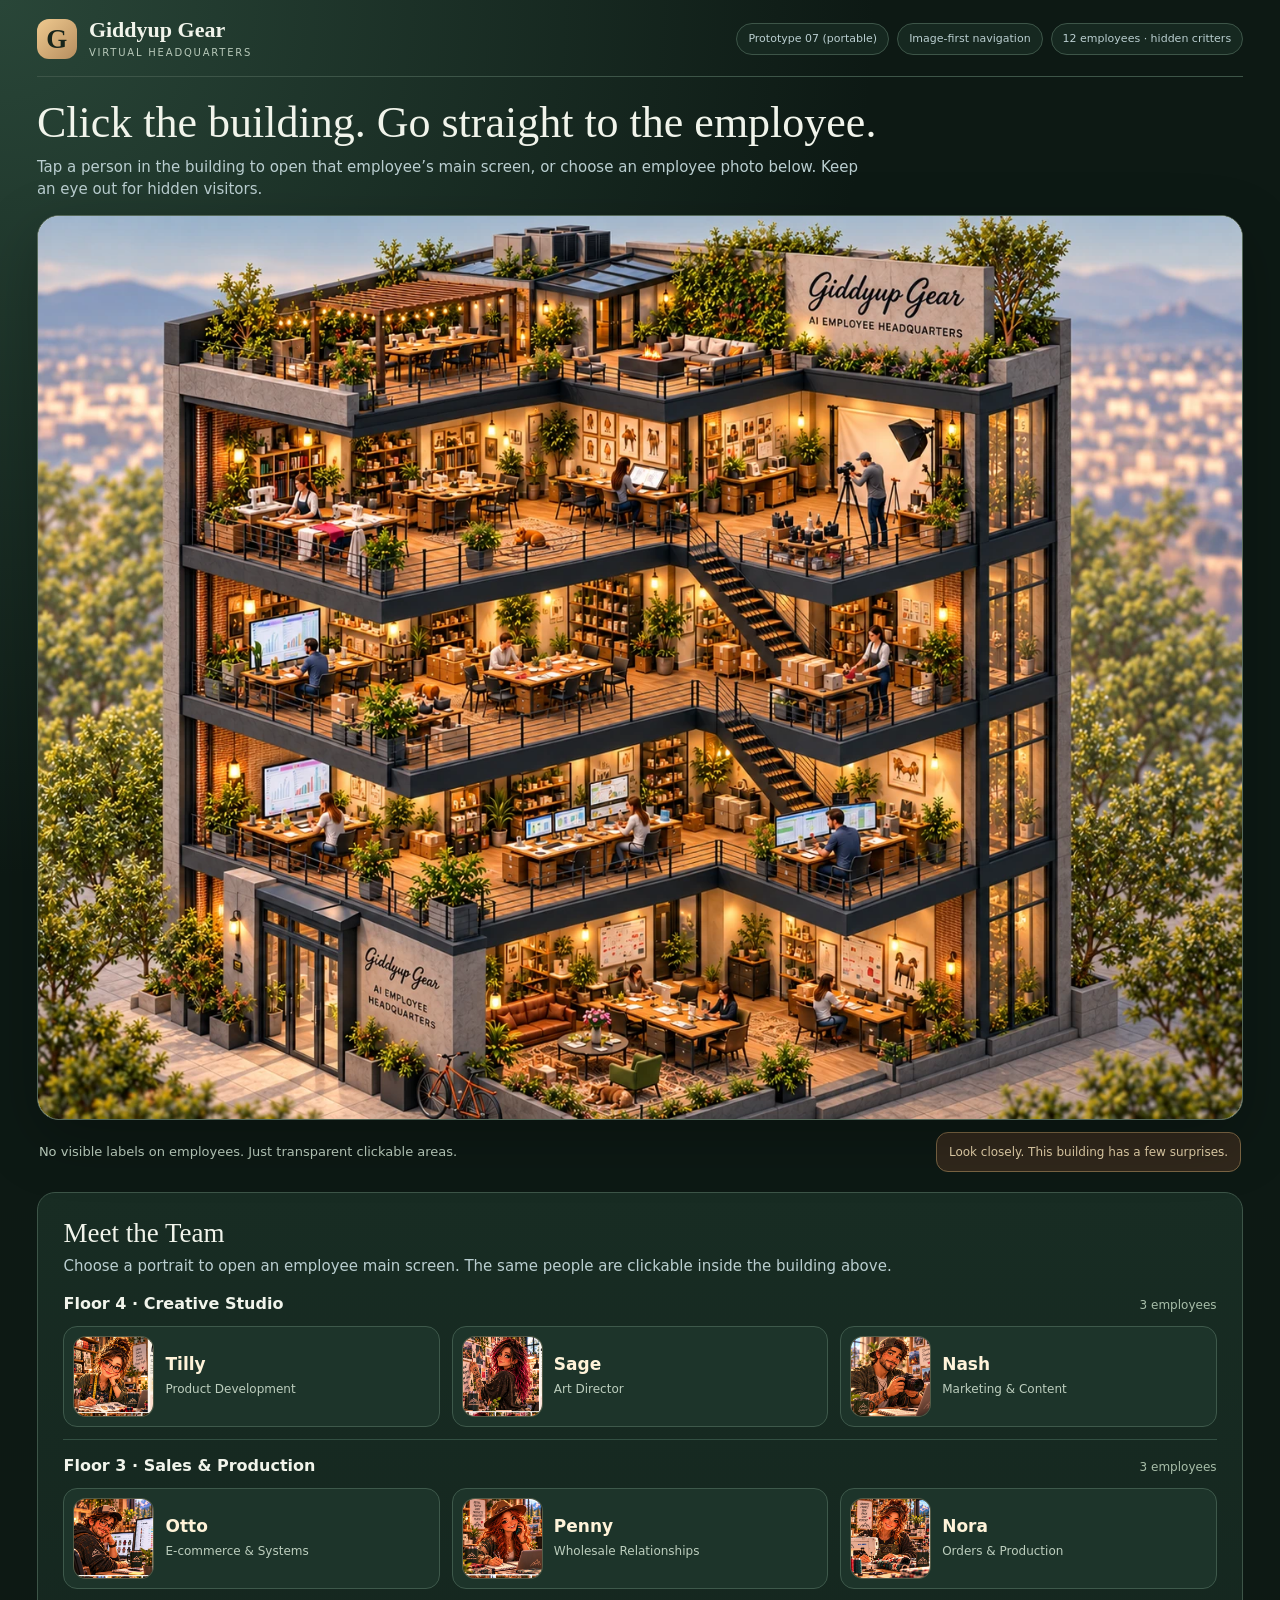
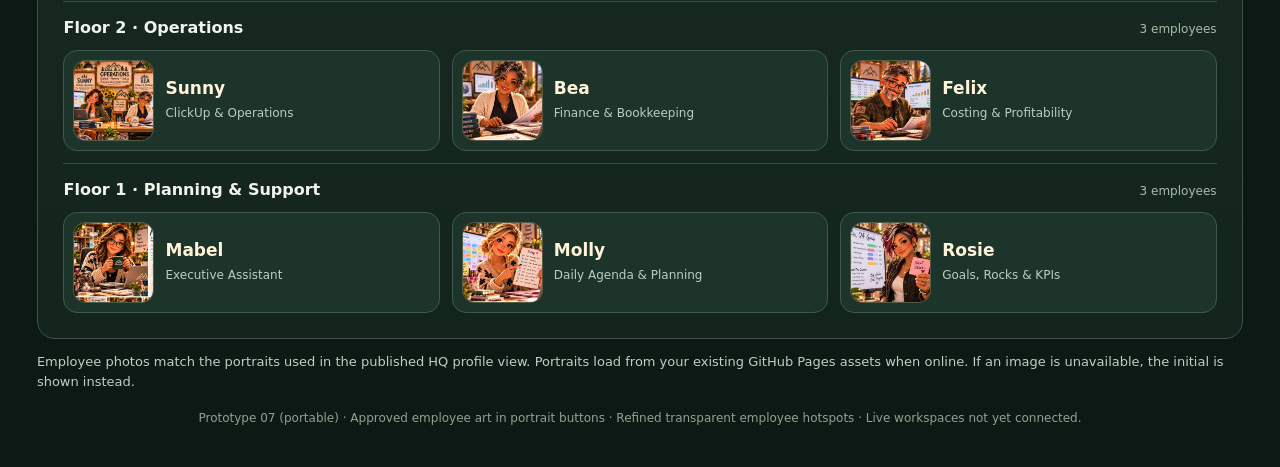
==== preview/v07/index.html @ 2f0a5df7 "Prototype 07 mobile: add enlarged floor-by-floor building viewport with matching employee hotspots" ====
<!DOCTYPE html>

<html lang="en"><head><meta charset="utf-8"/><meta content="width=device-width,initial-scale=1" name="viewport"/><meta content="#0d1914" name="theme-color"/><title>Giddyup Gear Virtual HQ · Portable Prototype 07</title><style>
:root{color-scheme:dark;--bg:#0d1914;--card:#15261f;--panel:#1a2f26;--border:#3d5548;--text:#f1f4eb;--muted:#baced0;--gold:#e6c08b;--focus:#ffe0a7}
*{box-sizing:border-box}html{scroll-behavior:smooth}body{margin:0;background:radial-gradient(circle at top left,#294638,transparent 36%),var(--bg);color:var(--text);font:15px/1.5 system-ui,-apple-system,Segoe UI,sans-serif}a{color:inherit}.wrap{max-width:1260px;margin:auto;padding:18px clamp(14px,2.1vw,28px) 40px}.mast{display:flex;justify-content:space-between;align-items:center;gap:12px;flex-wrap:wrap;padding-bottom:16px;border-bottom:1px solid var(--border)}.brand{display:flex;align-items:center;gap:12px}.monogram{width:40px;height:40px;border-radius:12px;background:linear-gradient(135deg,#efc98f,#b68e5f);display:grid;place-items:center;color:#18251b;font:700 27px Georgia,serif}.brand strong{display:block;font:600 22px/1.1 Georgia,serif}.brand small{display:block;color:#b8c9ba;letter-spacing:.18em;text-transform:uppercase;font-size:10px;margin-top:3px}.meta{display:flex;gap:8px;flex-wrap:wrap}.pill{display:inline-block;padding:7px 11px;border-radius:999px;background:#162820;border:1px solid var(--border);color:var(--muted);font-size:11px}.intro{margin:22px 0 14px}.intro h1{font:normal clamp(28px,3.6vw,44px)/1.1 Georgia,serif;margin:0 0 8px}.intro p{margin:0;color:var(--muted);max-width:840px}.building-shell{background:#e6e0d8;border:1px solid #55695a;border-radius:22px;overflow:hidden;position:relative;box-shadow:0 20px 60px rgba(0,0,0,.25)}.building-img{display:block;width:100%;height:auto}.hotspot{position:absolute;left:var(--x);top:var(--y);transform:translate(-50%,-50%);border-radius:16px;outline:none;-webkit-tap-highlight-color:#f3d69366}.employee-hotspot{width:clamp(52px,5.5vw,76px);height:clamp(52px,5vw,70px);}.critter-hotspot{width:34px;height:34px;border-radius:999px}.hotspot:focus-visible,.hotspot:hover{box-shadow:0 0 0 3px rgba(255,226,173,.9),0 0 0 7px rgba(255,226,173,.18);background:rgba(255,241,197,.10)}.explain{display:flex;gap:10px;flex-wrap:wrap;align-items:center;justify-content:space-between;margin:12px 2px 0}.note{font-size:13px;color:#bed0c0}.buttons-card{margin-top:20px;background:linear-gradient(180deg,#182c23,#13241d);border:1px solid var(--border);border-radius:18px;padding:18px}.buttons-card h2{margin:0 0 6px;font:normal 27px Georgia,serif}.buttons-card p{margin:0 0 14px;color:var(--muted)}.button-group{padding-top:14px;border-top:1px solid #335043;margin-top:12px}.button-group:first-of-type{padding-top:0;border-top:0;margin-top:0}.button-group h3{display:flex;justify-content:space-between;gap:12px;align-items:baseline;margin:0 0 10px;font-size:16px}.button-group h3 span{color:#a8bea9;font-size:12px;font-weight:500}.button-grid{display:grid;grid-template-columns:repeat(3,minmax(0,1fr));gap:10px}.employee-button{display:block;min-height:68px;padding:12px 13px;border-radius:14px;border:1px solid #3e594b;text-decoration:none;background:#1b3026}.employee-button:hover,.employee-button:focus-visible{background:#294033;border-color:#d4b179;outline:none}.employee-button strong{display:block;font-size:15px}.employee-button small{display:block;color:#bfd2bf;margin-top:4px;font-size:12px}.footer{text-align:center;color:#8fa392;font-size:12px;margin-top:18px}.game-note{font-size:12px;color:#e7d4ac;background:#31281c;border:1px solid #7b6544;border-radius:12px;padding:10px 12px}
@media(max-width:900px){.button-grid{grid-template-columns:repeat(2,minmax(0,1fr))}.wrap{padding:14px 12px 28px}}
@media(max-width:560px){.button-grid{grid-template-columns:1fr}.employee-hotspot{width:52px;height:52px}.intro h1{font-size:30px}.brand strong{font-size:19px}.monogram{width:36px;height:36px;font-size:23px}.game-note{font-size:11px}}
</style><style>
/* Prototype 07 (portable): photo-led employee cards and refined transparent touch zones */
.buttons-card{padding:clamp(15px,2vw,26px)}
.button-grid{gap:12px}
.employee-button.employee-portrait-button{display:flex;align-items:center;gap:12px;min-height:100px;padding:10px;text-align:left;background:#1d342a;transition:transform .12s ease,background .12s ease}
.employee-button.employee-portrait-button:hover{transform:translateY(-1px);background:#294436}
.employee-photo{height:79px;width:79px;border-radius:12px;flex:0 0 79px;background-position:center;background-size:cover;background-repeat:no-repeat;background-color:#385143;overflow:hidden;box-shadow:0 0 0 1px #d4b8894a}
.employee-photo img{height:100%;width:100%;object-fit:cover;object-position:center 28%;display:block}
.employee-copy{min-width:0;flex:1}
.employee-copy strong{font-size:17px;line-height:1.15;color:#fff3d9}
.employee-copy small{font-size:12px;line-height:1.35;margin-top:6px;color:#bdcebe}
.employee-hotspot{width:clamp(34px,4.3%,64px);height:clamp(38px,5.1%,69px);z-index:4}
.employee-hotspot.narrow-hotspot{width:clamp(24px,3.6%,50px);height:clamp(32px,5.0%,60px)}
.critter-hotspot{z-index:3}
.hotspot{touch-action:manipulation}
.hotspot:focus-visible{outline:3px solid #fff1ca;outline-offset:1px}
/* Debug only: ?hotspots=1 shows hotspots for coordinate inspection. Normally invisible. */
.debug-targets .employee-hotspot{border:2px solid #2a9bd9;background:#54a8d956}
.debug-targets .critter-hotspot{border:2px solid #cb9647;background:#ffe07a65}
@media(max-width:580px){.button-grid{grid-template-columns:repeat(2,minmax(0,1fr))}.employee-button.employee-portrait-button{flex-direction:column;align-items:flex-start;min-height:166px;padding:9px;gap:8px}.employee-photo{width:100%;height:100px;flex:none;border-radius:10px}.employee-copy strong{font-size:14px}.employee-copy small{font-size:11px;line-height:1.2;margin-top:3px}.employee-hotspot{width:clamp(28px,5.3%,44px);height:clamp(31px,6.5%,48px)}.employee-hotspot.narrow-hotspot{width:clamp(23px,3.6%,30px)}.critter-hotspot{width:20px;height:20px}}
@media(max-width:380px){.button-grid{gap:8px}.employee-photo{height:88px}.employee-button.employee-portrait-button{min-height:153px}}
@media(prefers-reduced-motion:reduce){.employee-button.employee-portrait-button{transition:none}}
</style><style id="approved-portrait-correction">
.employee-photo.approved-photo{position:relative;background:none;background-color:#284137;overflow:hidden}
.employee-photo.approved-photo img{position:relative;z-index:1;width:100%;height:100%;display:block;object-fit:cover;object-position:center 28%}
.portrait-initial{position:absolute;inset:0;display:grid;place-items:center;font:700 30px Georgia,serif;color:#edd3ad;background:#344d3d}
/* Sunny's existing approved image is a shared operations-room scene, not an invented solo portrait. */
</style><style id="mobile-floor-navigation-v06">
/* The building remains image-first; this compact floor navigator appears only on mobile. */
.mobile-floor-nav{display:none}
@media(max-width:700px){
  .mobile-floor-nav{display:block;background:linear-gradient(145deg,#213a2c,#172b23);border:1px solid #70816b;border-radius:17px;padding:13px 12px 14px;margin:15px 0;color:#f1f4e9}
  .mfn-header{display:flex;align-items:center;justify-content:space-between;gap:10px;margin-bottom:10px}
  .mfn-eyebrow{text-transform:uppercase;font-size:10px;letter-spacing:.13em;font-weight:800;color:#e7c68b}
  .mfn-heading{font:normal 22px/1.2 Georgia,serif;margin:2px 0 0}
  .mfn-count{font-size:11px;color:#c9d7c9;white-space:nowrap}
  .mfn-controls{display:grid;grid-template-columns:minmax(0,1fr) 62px minmax(0,1fr);align-items:center;gap:9px;margin:10px 0 13px}
  .mfn-step{border:1px solid #9f956d;background:#344c37;color:#f8eacb;min-height:48px;border-radius:11px;font:700 13px system-ui,-apple-system,sans-serif;touch-action:manipulation;padding:9px}
  .mfn-step:disabled{opacity:.37;cursor:default}
  .mfn-step:focus-visible,.mfn-jump:focus-visible,.mobile-floor-card:focus-visible{outline:3px solid #f9d18d;outline-offset:2px}
  .mfn-center{text-align:center;color:#edd3a5;font-size:12px;font-weight:800}
  .mfn-cards{display:grid;grid-template-columns:repeat(3,minmax(0,1fr));gap:8px}
  .mobile-floor-card{display:flex;flex-direction:column;align-items:center;text-align:center;gap:5px;border:1px solid #5b7560;background:#253f31;border-radius:12px;padding:8px 5px 10px;color:inherit;text-decoration:none;min-height:154px;touch-action:manipulation}
  .mobile-floor-card:active{background:#365442}
  .mfn-portrait{height:90px;width:100%;max-width:105px;position:relative;overflow:hidden;border-radius:9px;background:#3c5445}
  .mfn-portrait .mfn-initial{position:absolute;inset:0;display:grid;place-items:center;font:700 33px Georgia,serif;color:#efd6aa}
  .mfn-portrait img{position:relative;z-index:1;width:100%;height:100%;object-fit:cover;object-position:center 28%}
  .mobile-floor-card strong{font-size:13px;line-height:1.2}
  .mobile-floor-card small{font-size:10px;color:#c0cec1;line-height:1.2}
  .mfn-floor-chooser{display:flex;justify-content:center;gap:9px;margin-top:12px}
  .mfn-jump{height:30px;min-width:46px;border-radius:999px;background:#1a3327;color:#f4e9d2;border:1px solid #4f6c54;font-size:11px;font-weight:800;cursor:pointer}
  .mfn-jump[aria-pressed="true"]{background:#e8c58b;color:#1b2c21;border-color:#e8c58b}
  .mfn-footnote{font-size:11px;color:#c2d1c3;margin:9px 1px 0}
}
@media(max-width:360px){.mfn-cards{gap:5px}.mobile-floor-card{padding:7px 3px}.mfn-portrait{height:80px}.mobile-floor-card small{font-size:9px}}
@media(prefers-reduced-motion:reduce){.mfn-step,.mfn-jump{scroll-behavior:auto}}

/* Portable in-file employee and hidden-critter pages */
.hq-screen{display:none;position:fixed;inset:0;z-index:5000;overflow-y:auto;overscroll-behavior:contain;background:radial-gradient(circle at 10% 0%,#30513e 0%,#0d1a14 50%);color:#f4f2e7;font:16px/1.55 system-ui,-apple-system,'Segoe UI',sans-serif;scroll-margin-top:0}
.hq-screen:target{display:block}
.hq-screen .inner{max-width:980px;margin:0 auto;padding:24px clamp(14px,3vw,30px) 70px}
.hq-screen .back-to-hq{display:inline-block;text-decoration:none;color:#f3e8d5;background:#243a2e;border:1px solid #789076;padding:11px 15px;border-radius:12px;margin-bottom:20px;font-weight:700}
.hq-screen .detail-card{display:grid;grid-template-columns:minmax(0,300px) minmax(0,1fr);gap:24px;background:#1b3126;border:1px solid #4c654f;border-radius:22px;padding:clamp(16px,3vw,25px)}
.hq-screen .detail-portrait{position:relative;min-height:360px;background:#435b4a;border-radius:15px;overflow:hidden}
.hq-screen .detail-portrait .fallback-initial{position:absolute;inset:0;display:grid;place-items:center;font:700 95px Georgia,serif;color:#e9d2a5}
.hq-screen .detail-portrait img{position:absolute;inset:0;width:100%;height:100%;object-fit:cover;object-position:center 28%;z-index:1}
.hq-screen .eyebrow{font-size:12px;text-transform:uppercase;letter-spacing:.14em;color:#e4c68e;font-weight:800}
.hq-screen h2{font:normal clamp(34px,5vw,54px)/1.15 Georgia,serif;margin:12px 0 8px;color:#faf2df}
.hq-screen .person-role{font-size:18px;font-weight:650;color:#e5c88e;margin:0 0 15px}
.hq-screen .person-desc{font-size:16px;color:#d3decf;margin:0 0 26px}
.hq-screen .chat-action{display:inline-block;padding:14px 19px;border-radius:13px;background:#e5c78b;color:#1f2c23;text-decoration:none;font-weight:800}
.hq-screen .extra{color:#c0cfbd;font-size:12px;max-width:500px;margin-top:15px}
.hq-screen .pet-card{background:#1b3126;border:1px solid #526d57;border-radius:22px;padding:42px 25px;text-align:center}
.hq-screen .pet-emoji{font-size:72px;line-height:1.15}
@media(max-width:640px){.hq-screen .inner{padding:14px 12px 45px}.hq-screen .detail-card{grid-template-columns:1fr;gap:14px}.hq-screen .detail-portrait{min-height:280px;max-height:350px}.hq-screen .back-to-hq{margin-bottom:12px}.hq-screen h2{font-size:40px}}
@media(prefers-reduced-motion:reduce){.hq-screen,.hq-screen *{scroll-behavior:auto}}
</style><style id="mobile-building-focus-v08">
.mobile-building-focus{display:none}
@media(max-width:700px){
  .building-shell{display:none}
  .mobile-building-focus{display:block;position:relative;height:clamp(320px,105vw,490px);overflow:hidden;border-radius:18px;border:1px solid #70816b;background:#e6e0d8;margin:0 0 12px;isolation:isolate}
  .mobile-building-focus .focus-image{position:absolute;max-width:none;height:auto;display:block;pointer-events:none}
  .mobile-building-focus .focus-link{position:absolute;display:block;transform:translate(-50%,-50%);width:48px;height:54px;z-index:2;border-radius:12px;touch-action:manipulation}
  .mobile-building-focus .focus-link:focus-visible{outline:3px solid #e4a64a;background:#e4a64a44}
  .mobile-building-focus .focus-link.critter{width:34px;height:34px}
  .mobile-building-focus .focus-caption{position:absolute;bottom:8px;left:8px;z-index:3;background:#13251ddf;color:#fff3d9;padding:6px 10px;border-radius:9px;font-size:12px;font-weight:700;pointer-events:none}
}
</style></head><body><div id="hq-home" style="position:absolute;top:0"></div><div class="wrap"><header class="mast"><div class="brand"><span class="monogram">G</span><span><strong>Giddyup Gear</strong><small>Virtual Headquarters</small></span></div><div class="meta"><span class="pill">Prototype 07 (portable)</span><span class="pill">Image-first navigation</span><span class="pill">12 employees · hidden critters</span></div></header><section class="intro"><h1>Click the building. Go straight to the employee.</h1><p>Tap a person in the building to open that employee’s main screen, or choose an employee photo below. Keep an eye out for hidden visitors.</p></section><main><div class="building-shell"><img alt="Giddyup Gear Virtual Headquarters, a four-story cutaway building with twelve tiny employees working inside." class="building-img" src="[data-uri]"/><a aria-label="Open Tilly main screen" class="hotspot employee-hotspot" href="#view-tilly" id="employee-tilly" style="--x:22.238%;--y:29.65%;"></a><a aria-label="Open Sage main screen" class="hotspot employee-hotspot" href="#view-sage" id="employee-sage" style="--x:48.619%;--y:28.361%;"></a><a aria-label="Open Nash main screen" class="hotspot employee-hotspot" href="#view-nash" id="employee-nash" style="--x:68.715%;--y:28.453%;"></a><a aria-label="Open Otto main screen" class="hotspot employee-hotspot" href="#view-otto" id="employee-otto" style="--x:22.583%;--y:48.435%;"></a><a aria-label="Open Penny main screen" class="hotspot employee-hotspot" href="#view-penny" id="employee-penny" style="--x:38.743%;--y:47.882%;"></a><a aria-label="Open Nora main screen" class="hotspot employee-hotspot" href="#view-nora" id="employee-nora" style="--x:69.613%;--y:47.882%;"></a><a aria-label="Open Sunny main screen" class="hotspot employee-hotspot" href="#view-sunny" id="employee-sunny" style="--x:24.171%;--y:64.641%;"></a><a aria-label="Open Bea main screen" class="hotspot employee-hotspot" href="#view-bea" id="employee-bea" style="--x:49.309%;--y:65.009%;"></a><a aria-label="Open Felix main screen" class="hotspot employee-hotspot" href="#view-felix" id="employee-felix" style="--x:66.16%;--y:66.298%;"></a><a aria-label="Open Mabel main screen" class="hotspot employee-hotspot narrow-hotspot" href="#view-mabel" id="employee-mabel" style="--x:49.448%;--y:83.702%;"></a><a aria-label="Open Molly main screen" class="hotspot employee-hotspot narrow-hotspot" href="#view-molly" id="employee-molly" style="--x:56.699%;--y:85.543%;"></a><a aria-label="Open Rosie main screen" class="hotspot employee-hotspot" href="#view-rosie" id="employee-rosie" style="--x:65.47%;--y:85.543%;"></a><a aria-label="Find hidden critter" class="hotspot critter-hotspot" href="#view-cat-rooftop" style="--x:39.157%;--y:34.807%;"></a><a aria-label="Find hidden critter" class="hotspot critter-hotspot" href="#view-cat-showroom" style="--x:32.182%;--y:51.750%;"></a><a aria-label="Find hidden critter" class="hotspot critter-hotspot" href="#view-cat-lobby" style="--x:47.030%;--y:94.199%;"></a><a aria-label="Find hidden critter" class="hotspot critter-hotspot" href="#view-parrot" style="--x:76.657%;--y:10.497%;"></a></div><nav aria-label="Mobile floor navigation" class="mobile-floor-nav" id="mobile-floor-nav"><div class="mfn-header"><div><div class="mfn-eyebrow">Explore the HQ · Mobile</div><h2 class="mfn-heading" id="mfn-heading">Floor 4 · Creative Studio</h2></div><span aria-live="polite" class="mfn-count" id="mfn-count">3 employees</span></div><div class="mfn-controls"><button aria-label="Move up one floor" class="mfn-step" id="mfn-up" type="button">↑ Up</button><div aria-live="polite" class="mfn-center" id="mfn-current">FLOOR 4 / 4</div><button aria-label="Move down one floor" class="mfn-step" id="mfn-down" type="button">↓ Down</button></div><div aria-live="polite" class="mfn-cards" id="mfn-cards"></div><div aria-label="Jump to floor" class="mfn-floor-chooser" role="group"><button aria-label="Floor 4" aria-pressed="true" class="mfn-jump" data-floor="4" type="button">4</button><button aria-label="Floor 3" aria-pressed="false" class="mfn-jump" data-floor="3" type="button">3</button><button aria-label="Floor 2" aria-pressed="false" class="mfn-jump" data-floor="2" type="button">2</button><button aria-label="Floor 1" aria-pressed="false" class="mfn-jump" data-floor="1" type="button">1</button></div><p class="mfn-footnote">Every floor has all three employees. Tap a portrait to go directly to their main screen.</p></nav><div class="explain"><div class="note">No visible labels on employees. Just transparent clickable areas.</div><div class="game-note">Look closely. This building has a few surprises.</div></div><section class="buttons-card"><h2>Meet the Team</h2><p>Choose a portrait to open an employee main screen. The same people are clickable inside the building above.</p><section class="button-group"><h3>Floor 4 · Creative Studio<span>3 employees</span></h3><div class="button-grid"><a aria-label="Open Tilly main screen" class="employee-portrait-button employee-button" href="#view-tilly"><span class="employee-photo approved-photo" data-source="published-employee-profile"><span aria-hidden="true" class="portrait-initial">T</span><img alt="" decoding="async" loading="lazy" onerror="this.style.display='none'" src="https://ohsheesh.github.io/giddyup-virtual-office/assets/art-08.webp"/></span><span class="employee-copy"><strong>Tilly</strong><small>Product Development</small></span></a><a aria-label="Open Sage main screen" class="employee-portrait-button employee-button" href="#view-sage"><span class="employee-photo approved-photo" data-source="published-employee-profile"><span aria-hidden="true" class="portrait-initial">S</span><img alt="" decoding="async" loading="lazy" onerror="this.style.display='none'" src="https://ohsheesh.github.io/giddyup-virtual-office/assets/art-10.webp"/></span><span class="employee-copy"><strong>Sage</strong><small>Art Director</small></span></a><a aria-label="Open Nash main screen" class="employee-portrait-button employee-button" href="#view-nash"><span class="employee-photo approved-photo" data-source="published-employee-profile"><span aria-hidden="true" class="portrait-initial">N</span><img alt="" decoding="async" loading="lazy" onerror="this.style.display='none'" src="https://ohsheesh.github.io/giddyup-virtual-office/assets/art-19.webp"/></span><span class="employee-copy"><strong>Nash</strong><small>Marketing &amp; Content</small></span></a></div></section><section class="button-group"><h3>Floor 3 · Sales &amp; Production<span>3 employees</span></h3><div class="button-grid"><a aria-label="Open Otto main screen" class="employee-portrait-button employee-button" href="#view-otto"><span class="employee-photo approved-photo" data-source="published-employee-profile"><span aria-hidden="true" class="portrait-initial">O</span><img alt="" decoding="async" loading="lazy" onerror="this.style.display='none'" src="https://ohsheesh.github.io/giddyup-virtual-office/assets/art-11.webp"/></span><span class="employee-copy"><strong>Otto</strong><small>E-commerce &amp; Systems</small></span></a><a aria-label="Open Penny main screen" class="employee-portrait-button employee-button" href="#view-penny"><span class="employee-photo approved-photo" data-source="published-employee-profile"><span aria-hidden="true" class="portrait-initial">P</span><img alt="" decoding="async" loading="lazy" onerror="this.style.display='none'" src="https://ohsheesh.github.io/giddyup-virtual-office/assets/art-12.webp"/></span><span class="employee-copy"><strong>Penny</strong><small>Wholesale Relationships</small></span></a><a aria-label="Open Nora main screen" class="employee-portrait-button employee-button" href="#view-nora"><span class="employee-photo approved-photo" data-source="published-employee-profile"><span aria-hidden="true" class="portrait-initial">N</span><img alt="" decoding="async" loading="lazy" onerror="this.style.display='none'" src="https://ohsheesh.github.io/giddyup-virtual-office/assets/art-13.webp"/></span><span class="employee-copy"><strong>Nora</strong><small>Orders &amp; Production</small></span></a></div></section><section class="button-group"><h3>Floor 2 · Operations<span>3 employees</span></h3><div class="button-grid"><a aria-label="Open Sunny main screen" class="employee-portrait-button employee-button" href="#view-sunny"><span class="employee-photo approved-photo" data-source="published-employee-profile"><span aria-hidden="true" class="portrait-initial">S</span><img alt="" decoding="async" loading="lazy" onerror="this.style.display='none'" src="https://ohsheesh.github.io/giddyup-virtual-office/assets/operations-mobile-sunny-bea-approved-v1.png"/></span><span class="employee-copy"><strong>Sunny</strong><small>ClickUp &amp; Operations</small></span></a><a aria-label="Open Bea main screen" class="employee-portrait-button employee-button" href="#view-bea"><span class="employee-photo approved-photo" data-source="published-employee-profile"><span aria-hidden="true" class="portrait-initial">B</span><img alt="" decoding="async" loading="lazy" onerror="this.style.display='none'" src="https://ohsheesh.github.io/giddyup-virtual-office/assets/art-14.webp"/></span><span class="employee-copy"><strong>Bea</strong><small>Finance &amp; Bookkeeping</small></span></a><a aria-label="Open Felix main screen" class="employee-portrait-button employee-button" href="#view-felix"><span class="employee-photo approved-photo" data-source="published-employee-profile"><span aria-hidden="true" class="portrait-initial">F</span><img alt="" decoding="async" loading="lazy" onerror="this.style.display='none'" src="https://ohsheesh.github.io/giddyup-virtual-office/assets/art-15.webp"/></span><span class="employee-copy"><strong>Felix</strong><small>Costing &amp; Profitability</small></span></a></div></section><section class="button-group"><h3>Floor 1 · Planning &amp; Support<span>3 employees</span></h3><div class="button-grid"><a aria-label="Open Mabel main screen" class="employee-portrait-button employee-button" href="#view-mabel"><span class="employee-photo approved-photo" data-source="published-employee-profile"><span aria-hidden="true" class="portrait-initial">M</span><img alt="" decoding="async" loading="lazy" onerror="this.style.display='none'" src="https://ohsheesh.github.io/giddyup-virtual-office/assets/art-09.webp"/></span><span class="employee-copy"><strong>Mabel</strong><small>Executive Assistant</small></span></a><a aria-label="Open Molly main screen" class="employee-portrait-button employee-button" href="#view-molly"><span class="employee-photo approved-photo" data-source="published-employee-profile"><span aria-hidden="true" class="portrait-initial">M</span><img alt="" decoding="async" loading="lazy" onerror="this.style.display='none'" src="https://ohsheesh.github.io/giddyup-virtual-office/assets/art-17.webp"/></span><span class="employee-copy"><strong>Molly</strong><small>Daily Agenda &amp; Planning</small></span></a><a aria-label="Open Rosie main screen" class="employee-portrait-button employee-button" href="#view-rosie"><span class="employee-photo approved-photo" data-source="published-employee-profile"><span aria-hidden="true" class="portrait-initial">R</span><img alt="" decoding="async" loading="lazy" onerror="this.style.display='none'" src="https://ohsheesh.github.io/giddyup-virtual-office/assets/art-18.webp"/></span><span class="employee-copy"><strong>Rosie</strong><small>Goals, Rocks &amp; KPIs</small></span></a></div></section></section><p class="note">Employee photos match the portraits used in the published HQ profile view. Portraits load from your existing GitHub Pages assets when online. If an image is unavailable, the initial is shown instead.</p></main><div class="footer">Prototype 07 (portable) · Approved employee art in portrait buttons · Refined transparent employee hotspots · Live workspaces not yet connected.</div></div><script>if(new URLSearchParams(location.search).get('hotspots')==='1'){document.documentElement.classList.add('debug-targets')}</script><script id="mobile-floor-js-v06">
(()=>{
  const floors={"4": {"name": "Creative Studio", "people": [{"href": "#view-tilly", "src": "https://ohsheesh.github.io/giddyup-virtual-office/assets/art-08.webp", "name": "Tilly", "role": "Product Development", "id": "tilly"}, {"href": "#view-sage", "src": "https://ohsheesh.github.io/giddyup-virtual-office/assets/art-10.webp", "name": "Sage", "role": "Art Director", "id": "sage"}, {"href": "#view-nash", "src": "https://ohsheesh.github.io/giddyup-virtual-office/assets/art-19.webp", "name": "Nash", "role": "Marketing & Content", "id": "nash"}]}, "3": {"name": "Sales & Production", "people": [{"href": "#view-otto", "src": "https://ohsheesh.github.io/giddyup-virtual-office/assets/art-11.webp", "name": "Otto", "role": "E-commerce & Systems", "id": "otto"}, {"href": "#view-penny", "src": "https://ohsheesh.github.io/giddyup-virtual-office/assets/art-12.webp", "name": "Penny", "role": "Wholesale Relationships", "id": "penny"}, {"href": "#view-nora", "src": "https://ohsheesh.github.io/giddyup-virtual-office/assets/art-13.webp", "name": "Nora", "role": "Orders & Production", "id": "nora"}]}, "2": {"name": "Operations", "people": [{"href": "#view-sunny", "src": "https://ohsheesh.github.io/giddyup-virtual-office/assets/operations-mobile-sunny-bea-approved-v1.png", "name": "Sunny", "role": "ClickUp & Operations", "id": "sunny"}, {"href": "#view-bea", "src": "https://ohsheesh.github.io/giddyup-virtual-office/assets/art-14.webp", "name": "Bea", "role": "Finance & Bookkeeping", "id": "bea"}, {"href": "#view-felix", "src": "https://ohsheesh.github.io/giddyup-virtual-office/assets/art-15.webp", "name": "Felix", "role": "Costing & Profitability", "id": "felix"}]}, "1": {"name": "Planning & Support", "people": [{"href": "#view-mabel", "src": "https://ohsheesh.github.io/giddyup-virtual-office/assets/art-09.webp", "name": "Mabel", "role": "Executive Assistant", "id": "mabel"}, {"href": "#view-molly", "src": "https://ohsheesh.github.io/giddyup-virtual-office/assets/art-17.webp", "name": "Molly", "role": "Daily Agenda & Planning", "id": "molly"}, {"href": "#view-rosie", "src": "https://ohsheesh.github.io/giddyup-virtual-office/assets/art-18.webp", "name": "Rosie", "role": "Goals, Rocks & KPIs", "id": "rosie"}]}};
  let floor=4;
  const cards=document.getElementById('mfn-cards');
  const heading=document.getElementById('mfn-heading');
  const current=document.getElementById('mfn-current');
  const count=document.getElementById('mfn-count');
  const up=document.getElementById('mfn-up');
  const down=document.getElementById('mfn-down');
  if(!cards) return;
  function esc(s){return String(s).replace(/[&<>"']/g,m=>({'&':'&amp;','<':'&lt;','>':'&gt;','"':'&quot;',"'":'&#39;'}[m]));}
  function render(){
    const data=floors[floor];
    heading.textContent='Floor '+floor+' · '+data.name;
    current.textContent='FLOOR '+floor+' / 4';
    count.textContent=data.people.length+' employees';
    up.disabled=floor===4;down.disabled=floor===1;
    for(const button of document.querySelectorAll('.mfn-jump'))button.setAttribute('aria-pressed',String(Number(button.dataset.floor)===floor));
    cards.innerHTML=data.people.map(p=>'<a class="mobile-floor-card" href="'+esc(p.href)+'" aria-label="Open '+esc(p.name)+' main screen"><span class="mfn-portrait"><span class="mfn-initial">'+esc(p.name[0])+'</span><img src="'+esc(p.src)+'" alt="" loading="lazy" data-fallback="1"></span><strong>'+esc(p.name)+'</strong><small>'+esc(p.role)+'</small></a>').join('');
    cards.querySelectorAll('img').forEach(img=>img.addEventListener('error',()=>img.style.display='none'));
  }
  up.addEventListener('click',()=>{if(floor<4){floor++;render()}});
  down.addEventListener('click',()=>{if(floor>1){floor--;render()}});
  document.querySelectorAll('.mfn-jump').forEach(b=>b.addEventListener('click',()=>{floor=Number(b.dataset.floor);render()}));
  render();
})();
</script><section id="view-tilly" class="hq-screen" aria-label="Tilly's main screen"><div class="inner"><a class="back-to-hq" href="#hq-home">← Back to Headquarters</a><div class="detail-card"><div class="detail-portrait"><span class="fallback-initial" aria-hidden="true">T</span><img src="https://ohsheesh.github.io/giddyup-virtual-office/assets/art-08.webp" alt="Approved portrait of Tilly" loading="lazy" onerror="this.style.display='none'"></div><div><div class="eyebrow">Floor 4 · Creative Studio</div><h2>Tilly</h2><p class="person-role">Product Development &amp; Launch</p><p class="person-desc">Develops individual Giddyup Gear products, including naming, SKUs, product copy, and approved launches.</p><a class="chat-action" href="https://chatgpt.com/plugins/plugins_6ace8667abcc8191bbabb7dd200dd484" target="_blank" rel="noopener noreferrer">Open Tilly in ChatGPT ↗</a><p class="extra">This link opens the existing AI employee workspace. Its availability and permissions depend on your ChatGPT connection.</p></div></div></div></section><section id="view-sage" class="hq-screen" aria-label="Sage's main screen"><div class="inner"><a class="back-to-hq" href="#hq-home">← Back to Headquarters</a><div class="detail-card"><div class="detail-portrait"><span class="fallback-initial" aria-hidden="true">S</span><img src="https://ohsheesh.github.io/giddyup-virtual-office/assets/art-10.webp" alt="Approved portrait of Sage" loading="lazy" onerror="this.style.display='none'"></div><div><div class="eyebrow">Floor 4 · Creative Studio</div><h2>Sage</h2><p class="person-role">GUG Creative Studio</p><p class="person-desc">Giddyup Glove print layouts (24 × 7), artwork revisions, left- and right-side product mockups, and approved visual assets.</p><a class="chat-action" href="https://chatgpt.com/plugins/plugins_6acf0c13bf4c819190579863489404c4" target="_blank" rel="noopener noreferrer">Open Sage in ChatGPT ↗</a><p class="extra">This link opens the existing AI employee workspace. Its availability and permissions depend on your ChatGPT connection.</p></div></div></div></section><section id="view-nash" class="hq-screen" aria-label="Nash's main screen"><div class="inner"><a class="back-to-hq" href="#hq-home">← Back to Headquarters</a><div class="detail-card"><div class="detail-portrait"><span class="fallback-initial" aria-hidden="true">N</span><img src="https://ohsheesh.github.io/giddyup-virtual-office/assets/art-19.webp" alt="Approved portrait of Nash" loading="lazy" onerror="this.style.display='none'"></div><div><div class="eyebrow">Floor 4 · Creative Studio</div><h2>Nash</h2><p class="person-role">Marketing, Affiliates &amp; PR</p><p class="person-desc">Marketing campaigns, blog content, newsletters, social media, GUG Groupies affiliates, influencer partnerships and PR.</p><a class="chat-action" href="https://chatgpt.com/plugins/plugins_6ad02aa32764819196788c2315d3a755" target="_blank" rel="noopener noreferrer">Open Nash in ChatGPT ↗</a><p class="extra">This link opens the existing AI employee workspace. Its availability and permissions depend on your ChatGPT connection.</p></div></div></div></section><section id="view-otto" class="hq-screen" aria-label="Otto's main screen"><div class="inner"><a class="back-to-hq" href="#hq-home">← Back to Headquarters</a><div class="detail-card"><div class="detail-portrait"><span class="fallback-initial" aria-hidden="true">O</span><img src="https://ohsheesh.github.io/giddyup-virtual-office/assets/art-11.webp" alt="Approved portrait of Otto" loading="lazy" onerror="this.style.display='none'"></div><div><div class="eyebrow">Floor 3 · Sales &amp; Production</div><h2>Otto</h2><p class="person-role">E-Commerce &amp; Integrations</p><p class="person-desc">Shopify storefront, B2B and Faire catalog setup, Airtable inventory, Make integrations and e-commerce diagnostics. Currently restricted to read-only diagnostics pending SOP review and acceptance testing.</p><a class="chat-action" href="https://chatgpt.com/plugins/plugins_6ad02b3a948c8191aaca6b96341307d5" target="_blank" rel="noopener noreferrer">Open Otto in ChatGPT ↗</a><p class="extra">This link opens the existing AI employee workspace. Its availability and permissions depend on your ChatGPT connection.</p></div></div></div></section><section id="view-penny" class="hq-screen" aria-label="Penny's main screen"><div class="inner"><a class="back-to-hq" href="#hq-home">← Back to Headquarters</a><div class="detail-card"><div class="detail-portrait"><span class="fallback-initial" aria-hidden="true">P</span><img src="https://ohsheesh.github.io/giddyup-virtual-office/assets/art-12.webp" alt="Approved portrait of Penny" loading="lazy" onerror="this.style.display='none'"></div><div><div class="eyebrow">Floor 3 · Sales &amp; Production</div><h2>Penny</h2><p class="person-role">Wholesale, Custom &amp; Business Relationships</p><p class="person-desc">Wholesale and custom-branded accounts, collaborations, trade-show leads, Airtable CRM, Gmail drafts and buyer follow-ups.</p><a class="chat-action" href="https://chatgpt.com/plugins/plugins_6acfe5ce5ee08191ac26b3b1ec987702" target="_blank" rel="noopener noreferrer">Open Penny in ChatGPT ↗</a><p class="extra">This link opens the existing AI employee workspace. Its availability and permissions depend on your ChatGPT connection.</p></div></div></div></section><section id="view-nora" class="hq-screen" aria-label="Nora's main screen"><div class="inner"><a class="back-to-hq" href="#hq-home">← Back to Headquarters</a><div class="detail-card"><div class="detail-portrait"><span class="fallback-initial" aria-hidden="true">N</span><img src="https://ohsheesh.github.io/giddyup-virtual-office/assets/art-13.webp" alt="Approved portrait of Nora" loading="lazy" onerror="this.style.display='none'"></div><div><div class="eyebrow">Floor 3 · Sales &amp; Production</div><h2>Nora</h2><p class="person-role">Orders &amp; Production</p><p class="person-desc">Customer estimates, active orders, production planning and fulfillment.</p><a class="chat-action" href="https://chatgpt.com/plugins/plugins_6ad02f1e4b588191b9b9fedb6d658b73" target="_blank" rel="noopener noreferrer">Open Nora in ChatGPT ↗</a><p class="extra">This link opens the existing AI employee workspace. Its availability and permissions depend on your ChatGPT connection.</p></div></div></div></section><section id="view-sunny" class="hq-screen" aria-label="Sunny's main screen"><div class="inner"><a class="back-to-hq" href="#hq-home">← Back to Headquarters</a><div class="detail-card"><div class="detail-portrait"><span class="fallback-initial" aria-hidden="true">S</span><img src="https://ohsheesh.github.io/giddyup-virtual-office/assets/operations-mobile-sunny-bea-approved-v1.png" alt="Approved portrait of Sunny" loading="lazy" onerror="this.style.display='none'"></div><div><div class="eyebrow">Floor 2 · Operations</div><h2>Sunny</h2><p class="person-role">ClickUp Operations Manager</p><p class="person-desc">Task-system hygiene, duplicate prevention, workflows and ClickUp structure.</p><a class="chat-action" href="https://chatgpt.com/plugins/plugins_6ad02f27d7588191a0c77c439c169771" target="_blank" rel="noopener noreferrer">Open Sunny in ChatGPT ↗</a><p class="extra">This link opens the existing AI employee workspace. Its availability and permissions depend on your ChatGPT connection.</p></div></div></div></section><section id="view-bea" class="hq-screen" aria-label="Bea's main screen"><div class="inner"><a class="back-to-hq" href="#hq-home">← Back to Headquarters</a><div class="detail-card"><div class="detail-portrait"><span class="fallback-initial" aria-hidden="true">B</span><img src="https://ohsheesh.github.io/giddyup-virtual-office/assets/art-14.webp" alt="Approved portrait of Bea" loading="lazy" onerror="this.style.display='none'"></div><div><div class="eyebrow">Floor 2 · Operations</div><h2>Bea</h2><p class="person-role">Finance &amp; Bookkeeping</p><p class="person-desc">Receipts, reconciliation, bookkeeping, expense categorization and finance records.</p><a class="chat-action" href="https://chatgpt.com/plugins/plugins_6ad02f2276c881918d10fb3a36004442" target="_blank" rel="noopener noreferrer">Open Bea in ChatGPT ↗</a><p class="extra">This link opens the existing AI employee workspace. Its availability and permissions depend on your ChatGPT connection.</p></div></div></div></section><section id="view-felix" class="hq-screen" aria-label="Felix's main screen"><div class="inner"><a class="back-to-hq" href="#hq-home">← Back to Headquarters</a><div class="detail-card"><div class="detail-portrait"><span class="fallback-initial" aria-hidden="true">F</span><img src="https://ohsheesh.github.io/giddyup-virtual-office/assets/art-15.webp" alt="Approved portrait of Felix" loading="lazy" onerror="this.style.display='none'"></div><div><div class="eyebrow">Floor 2 · Operations</div><h2>Felix</h2><p class="person-role">Labor &amp; COGS Analyst</p><p class="person-desc">Clockify timing analysis, sewing labor, materials, production efficiency, COGS and profitability scenarios.</p><a class="chat-action" href="https://chatgpt.com/plugins/plugins_6acfdca8722481919a88d2b738b90c72" target="_blank" rel="noopener noreferrer">Open Felix in ChatGPT ↗</a><p class="extra">This link opens the existing AI employee workspace. Its availability and permissions depend on your ChatGPT connection.</p></div></div></div></section><section id="view-mabel" class="hq-screen" aria-label="Mabel's main screen"><div class="inner"><a class="back-to-hq" href="#hq-home">← Back to Headquarters</a><div class="detail-card"><div class="detail-portrait"><span class="fallback-initial" aria-hidden="true">M</span><img src="https://ohsheesh.github.io/giddyup-virtual-office/assets/art-09.webp" alt="Approved portrait of Mabel" loading="lazy" onerror="this.style.display='none'"></div><div><div class="eyebrow">Floor 1 · Planning &amp; Support</div><h2>Mabel</h2><p class="person-role">Personal Operations Assistant</p><p class="person-desc">Captures requests, calendar events and tasks, checks duplicates and routes work to the correct systems.</p><a class="chat-action" href="https://chatgpt.com/plugins/plugins_6acec8bc41808191839c12f1e86936b0" target="_blank" rel="noopener noreferrer">Open Mabel in ChatGPT ↗</a><p class="extra">This link opens the existing AI employee workspace. Its availability and permissions depend on your ChatGPT connection.</p></div></div></div></section><section id="view-molly" class="hq-screen" aria-label="Molly's main screen"><div class="inner"><a class="back-to-hq" href="#hq-home">← Back to Headquarters</a><div class="detail-card"><div class="detail-portrait"><span class="fallback-initial" aria-hidden="true">M</span><img src="https://ohsheesh.github.io/giddyup-virtual-office/assets/art-17.webp" alt="Approved portrait of Molly" loading="lazy" onerror="this.style.display='none'"></div><div><div class="eyebrow">Floor 1 · Planning &amp; Support</div><h2>Molly</h2><p class="person-role">Daily Agenda &amp; Priorities</p><p class="person-desc">Daily agenda, current priorities and visual briefings from the latest available sources.</p><a class="chat-action" href="https://chatgpt.com/plugins/plugins_6ad02f2b741c8191ad6795e8cbc15931" target="_blank" rel="noopener noreferrer">Open Molly in ChatGPT ↗</a><p class="extra">This link opens the existing AI employee workspace. Its availability and permissions depend on your ChatGPT connection.</p></div></div></div></section><section id="view-rosie" class="hq-screen" aria-label="Rosie's main screen"><div class="inner"><a class="back-to-hq" href="#hq-home">← Back to Headquarters</a><div class="detail-card"><div class="detail-portrait"><span class="fallback-initial" aria-hidden="true">R</span><img src="https://ohsheesh.github.io/giddyup-virtual-office/assets/art-18.webp" alt="Approved portrait of Rosie" loading="lazy" onerror="this.style.display='none'"></div><div><div class="eyebrow">Floor 1 · Planning &amp; Support</div><h2>Rosie</h2><p class="person-role">Goals, Rocks &amp; KPI Performance</p><p class="person-desc">Annual goals, quarterly Rocks, KPIs and performance check-ins.</p><a class="chat-action" href="https://chatgpt.com/plugins/plugins_6ad03e93fa98819193a2c92ee74676cb" target="_blank" rel="noopener noreferrer">Open Rosie in ChatGPT ↗</a><p class="extra">This link opens the existing AI employee workspace. Its availability and permissions depend on your ChatGPT connection.</p></div></div></div></section><section id="view-cat-rooftop" class="hq-screen" aria-label="Hidden critter reward"><div class="inner"><a class="back-to-hq" href="#hq-home">← Back to Headquarters</a><div class="pet-card"><div class="pet-emoji">🐈</div><h2>Cat found!</h2><p>You found a secret HQ resident.</p></div></div></section><section id="view-cat-showroom" class="hq-screen" aria-label="Hidden critter reward"><div class="inner"><a class="back-to-hq" href="#hq-home">← Back to Headquarters</a><div class="pet-card"><div class="pet-emoji">🐈</div><h2>Cat found!</h2><p>Another little HQ resident appears.</p></div></div></section><section id="view-cat-lobby" class="hq-screen" aria-label="Hidden critter reward"><div class="inner"><a class="back-to-hq" href="#hq-home">← Back to Headquarters</a><div class="pet-card"><div class="pet-emoji">🐈</div><h2>Cat found!</h2><p>Someone found a favorite sunny spot.</p></div></div></section><section id="view-parrot" class="hq-screen" aria-label="Hidden critter reward"><div class="inner"><a class="back-to-hq" href="#hq-home">← Back to Headquarters</a><div class="pet-card"><div class="pet-emoji">🦜</div><h2>Parrot found!</h2><p>A colorful visitor joins the team.</p></div></div></section><script id="mobile-building-focus-js-v08">
(()=>{
 const original=document.querySelector('.building-shell');
 const source=original?.querySelector('.building-img');
 const nav=document.querySelector('#mobile-floor-nav');
 if(!original||!source||!nav)return;
 const viewport=document.createElement('div');viewport.className='mobile-building-focus';viewport.setAttribute('aria-label','Enlarged view of selected headquarters floor');
 const img=document.createElement('img');img.className='focus-image';img.alt='Close-up of the selected headquarters floor';img.src=source.src;viewport.append(img);
 const caption=document.createElement('span');caption.className='focus-caption';viewport.append(caption);
 original.after(viewport);
 const floorPeople={4:['tilly','sage','nash'],3:['otto','penny','nora'],2:['sunny','bea','felix'],1:['mabel','molly','rosie']};
 const centers={4:29,3:48,2:65,1:85};
 const floorNames={4:'Creative Studio',3:'Sales & Production',2:'Operations',1:'Planning & Support'};
 const all=[...original.querySelectorAll('a.hotspot')];
 function render(){
  if(window.innerWidth>700)return;
  const selected=nav.querySelector('.mfn-jump[aria-pressed="true"]');
  const floor=Number(selected?.dataset.floor||4);
  const width=viewport.clientWidth,height=viewport.clientHeight;
  if(!width||!img.naturalWidth)return;
  const imageWidth=width*1.72,imageHeight=imageWidth*img.naturalHeight/img.naturalWidth;
  const left=(width-imageWidth)/2,top=height*.49-imageHeight*centers[floor]/100;
  img.style.width=imageWidth+'px';img.style.left=left+'px';img.style.top=top+'px';
  viewport.querySelectorAll('a.focus-link').forEach(a=>a.remove());
  for(const a of all){
   const id=a.id?.replace('employee-','');
   const x=parseFloat(a.style.getPropertyValue('--x')),y=parseFloat(a.style.getPropertyValue('--y'));
   const isPerson=id&&floorPeople[floor].includes(id);
   const isCritter=a.classList.contains('critter-hotspot')&&Math.abs(y-centers[floor])<12;
   if(!isPerson&&!isCritter)continue;
   const copy=document.createElement('a');copy.className='focus-link'+(isCritter?' critter':'');
   copy.href=a.getAttribute('href');copy.setAttribute('aria-label',a.getAttribute('aria-label')||'Open discovery');
   copy.style.left=(left+imageWidth*x/100)+'px';copy.style.top=(top+imageHeight*y/100)+'px';
   viewport.append(copy);
  }
  caption.textContent='Floor '+floor+' · '+floorNames[floor];
 }
 img.addEventListener('load',render);
 nav.querySelectorAll('button.mfn-step,button.mfn-jump').forEach(b=>b.addEventListener('click',()=>requestAnimationFrame(render)));
 window.addEventListener('resize',render);
 if(img.complete)render();
})();
</script></body></html>
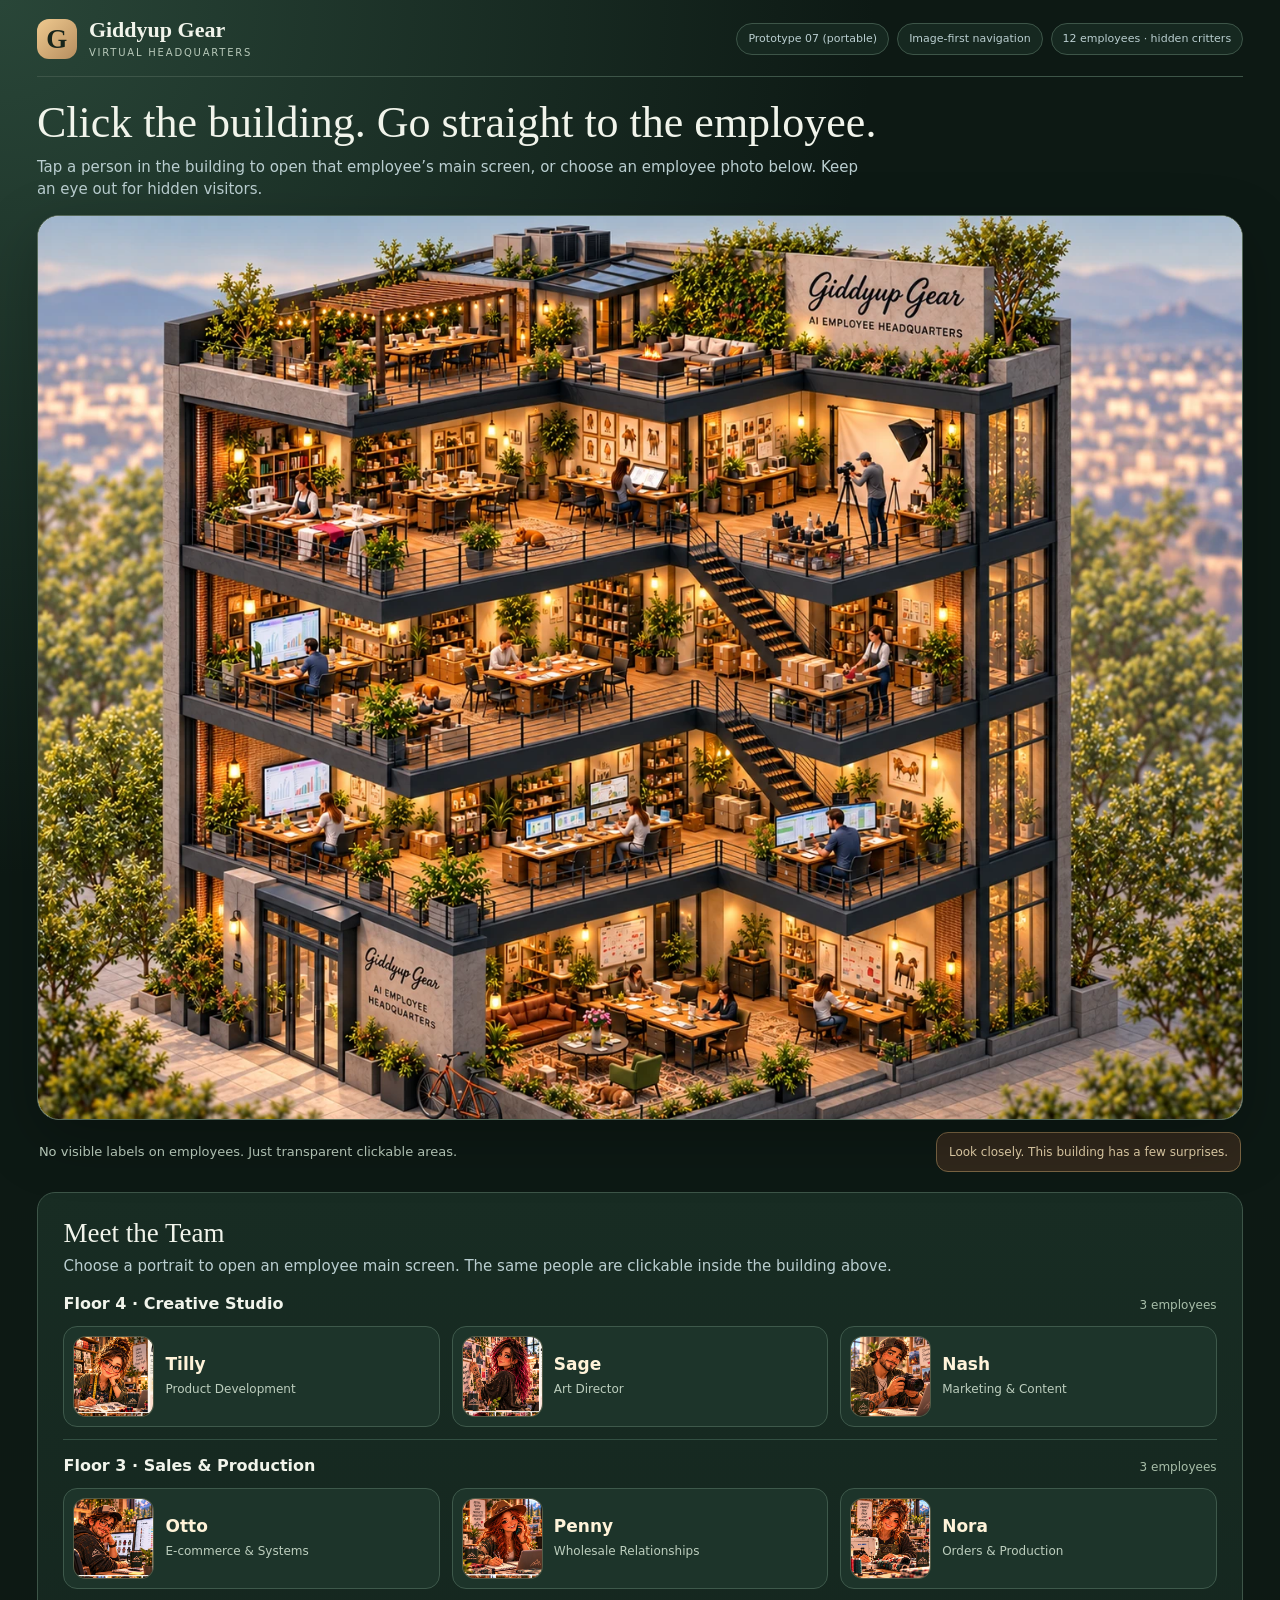
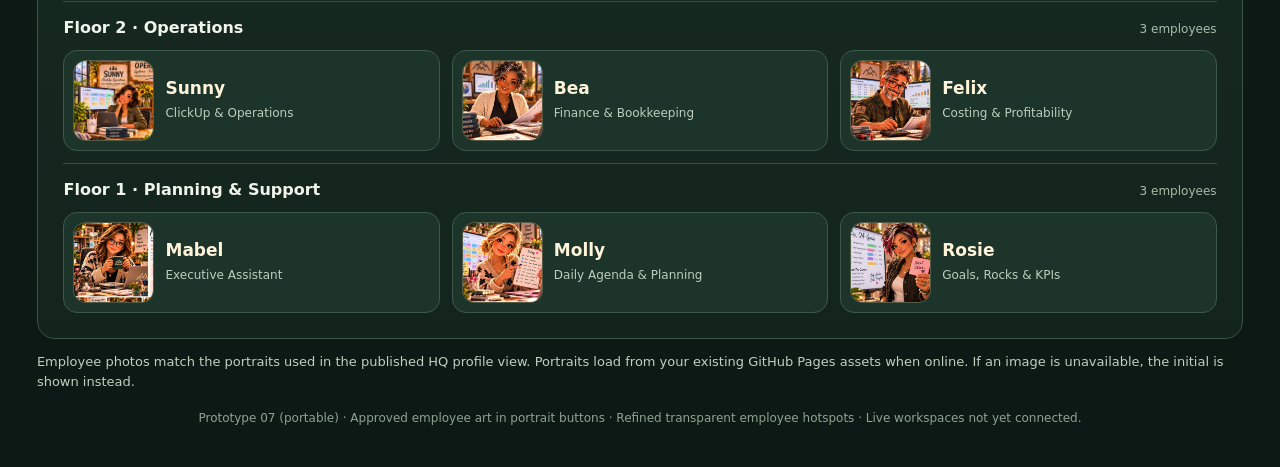
==== commit 5c54ef37: "Isolate Sunny in portrait displays without altering approved Operations artwork" ====
--- a/preview/v07/index.html
+++ b/preview/v07/index.html
@@ -92,6 +92,19 @@
   .mobile-building-focus .focus-link.critter{width:34px;height:34px}
   .mobile-building-focus .focus-caption{position:absolute;bottom:8px;left:8px;z-index:3;background:#13251ddf;color:#fff3d9;padding:6px 10px;border-radius:9px;font-size:12px;font-weight:700;pointer-events:none}
 }
+</style><style id="sunny-solo-crop-v1">
+/* The approved Operations image contains Sunny on the left and Bea on the right.
+   Crop only the Sunny display; preserve the original approved room artwork. */
+.employee-portrait-button[href="#view-sunny"] .employee-photo,
+.employee-portrait-button[href="#view-sunny"] .published-employee-profile,
+#view-sunny .detail-portrait,
+.mfn-portrait.sunny-portrait {overflow:hidden}
+.employee-portrait-button[href="#view-sunny"] img[src*="operations-mobile-sunny-bea"],
+#view-sunny .detail-portrait img[src*="operations-mobile-sunny-bea"],
+.mfn-portrait img[src*="operations-mobile-sunny-bea"]{
+  width:200%!important;max-width:none!important;height:100%!important;
+  object-fit:cover!important;object-position:left center!important;
+}
 </style></head><body><div id="hq-home" style="position:absolute;top:0"></div><div class="wrap"><header class="mast"><div class="brand"><span class="monogram">G</span><span><strong>Giddyup Gear</strong><small>Virtual Headquarters</small></span></div><div class="meta"><span class="pill">Prototype 07 (portable)</span><span class="pill">Image-first navigation</span><span class="pill">12 employees · hidden critters</span></div></header><section class="intro"><h1>Click the building. Go straight to the employee.</h1><p>Tap a person in the building to open that employee’s main screen, or choose an employee photo below. Keep an eye out for hidden visitors.</p></section><main><div class="building-shell"><img alt="Giddyup Gear Virtual Headquarters, a four-story cutaway building with twelve tiny employees working inside." class="building-img" src="[data-uri]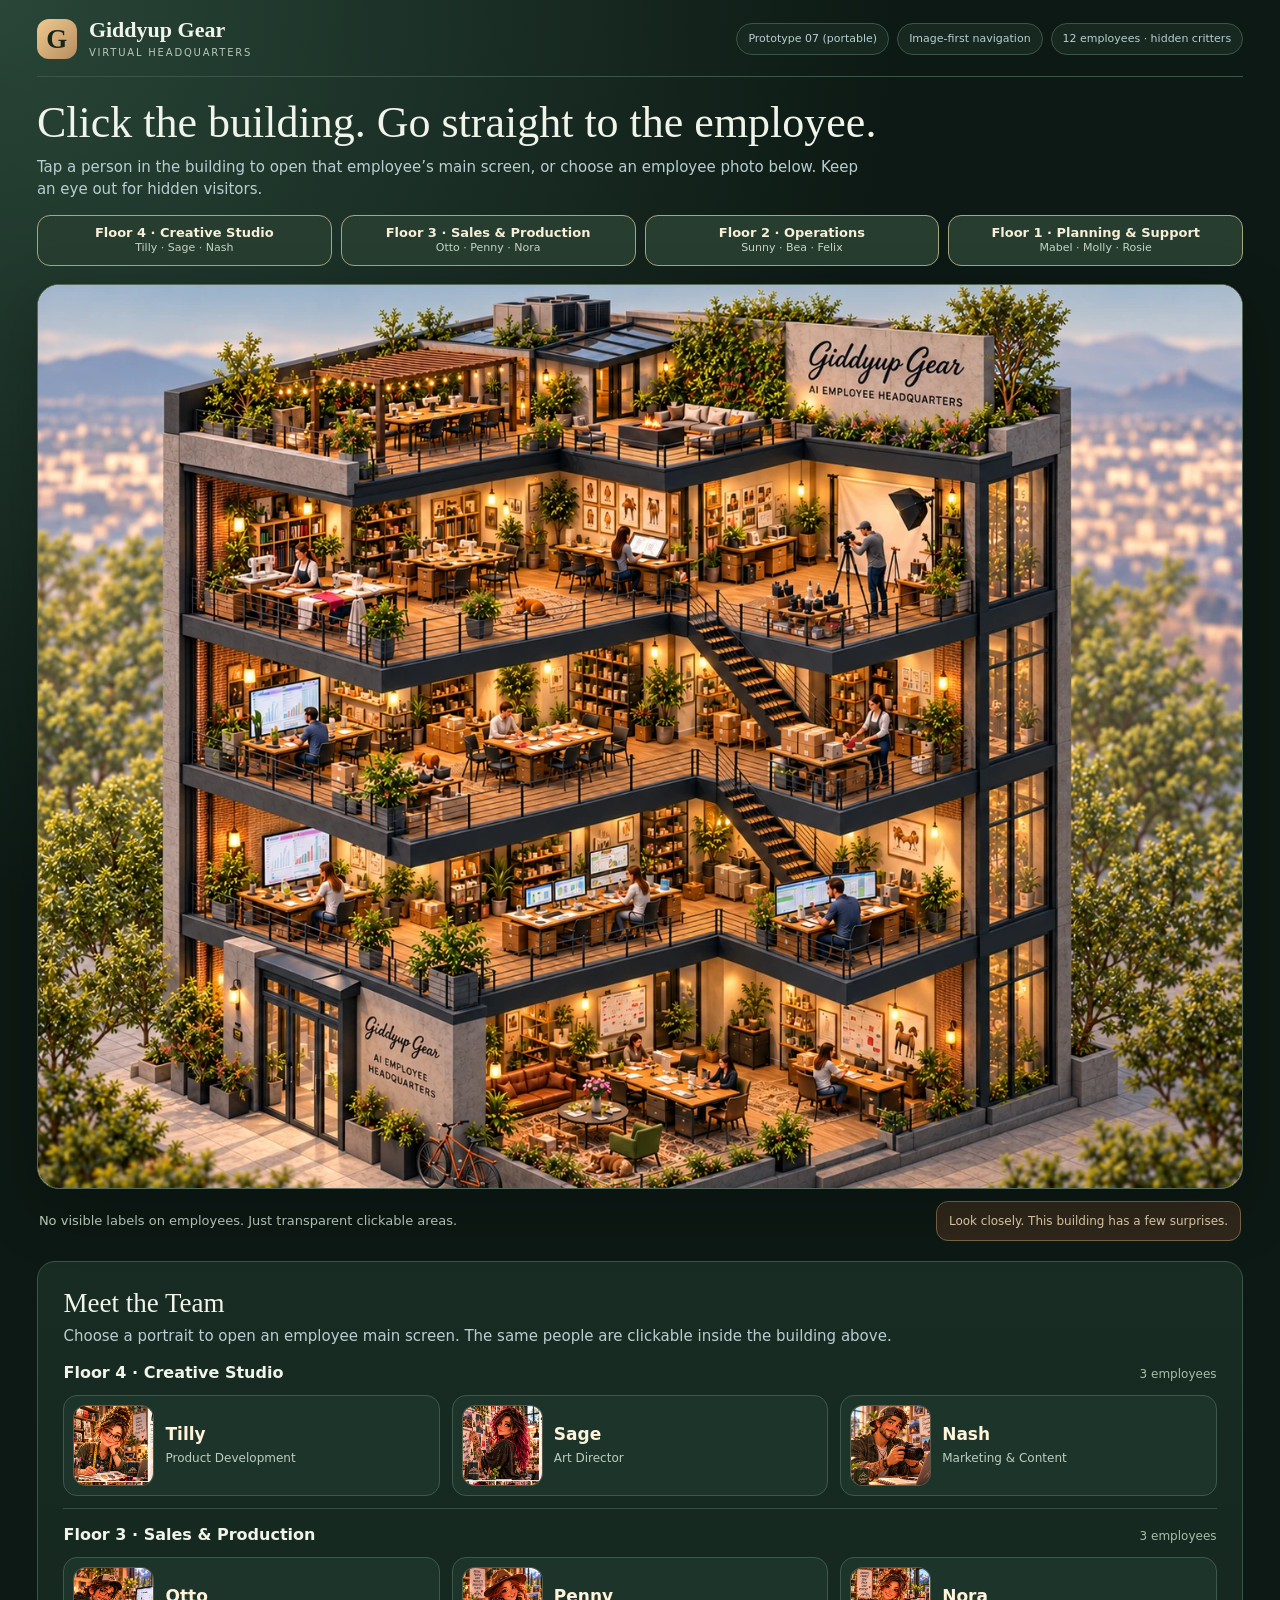
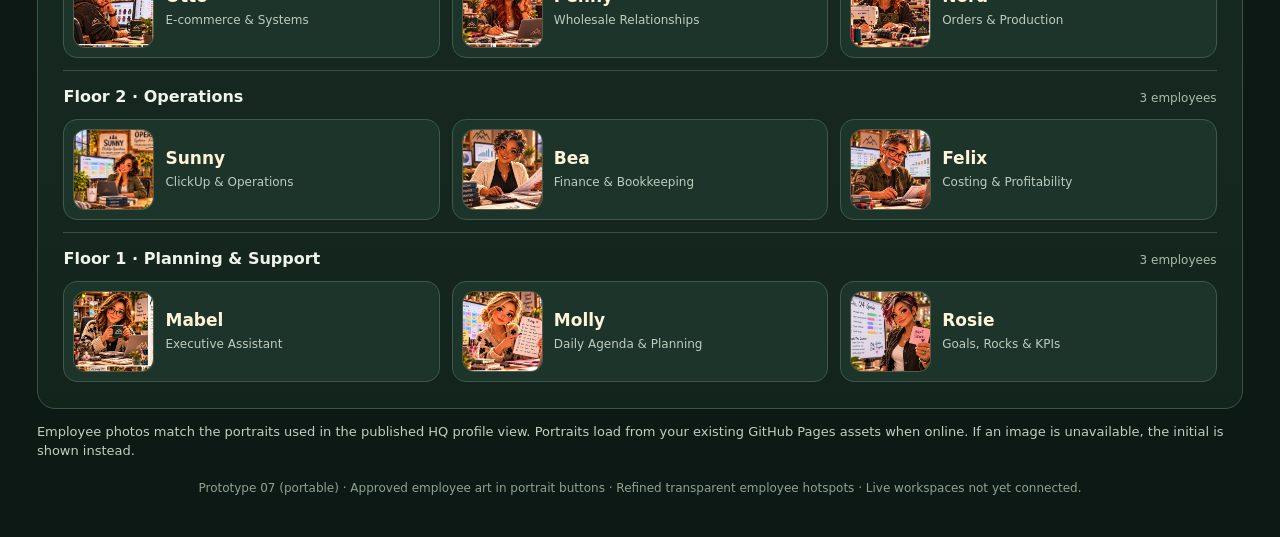
==== commit 525b8e12: "Add accessible four-floor quick navigation to HQ staging on mobile and desktop" ====
--- a/preview/v07/index.html
+++ b/preview/v07/index.html
@@ -105,7 +105,35 @@
   width:200%!important;max-width:none!important;height:100%!important;
   object-fit:cover!important;object-position:left center!important;
 }
-</style></head><body><div id="hq-home" style="position:absolute;top:0"></div><div class="wrap"><header class="mast"><div class="brand"><span class="monogram">G</span><span><strong>Giddyup Gear</strong><small>Virtual Headquarters</small></span></div><div class="meta"><span class="pill">Prototype 07 (portable)</span><span class="pill">Image-first navigation</span><span class="pill">12 employees · hidden critters</span></div></header><section class="intro"><h1>Click the building. Go straight to the employee.</h1><p>Tap a person in the building to open that employee’s main screen, or choose an employee photo below. Keep an eye out for hidden visitors.</p></section><main><div class="building-shell"><img alt="Giddyup Gear Virtual Headquarters, a four-story cutaway building with twelve tiny employees working inside." class="building-img" src="[data-uri]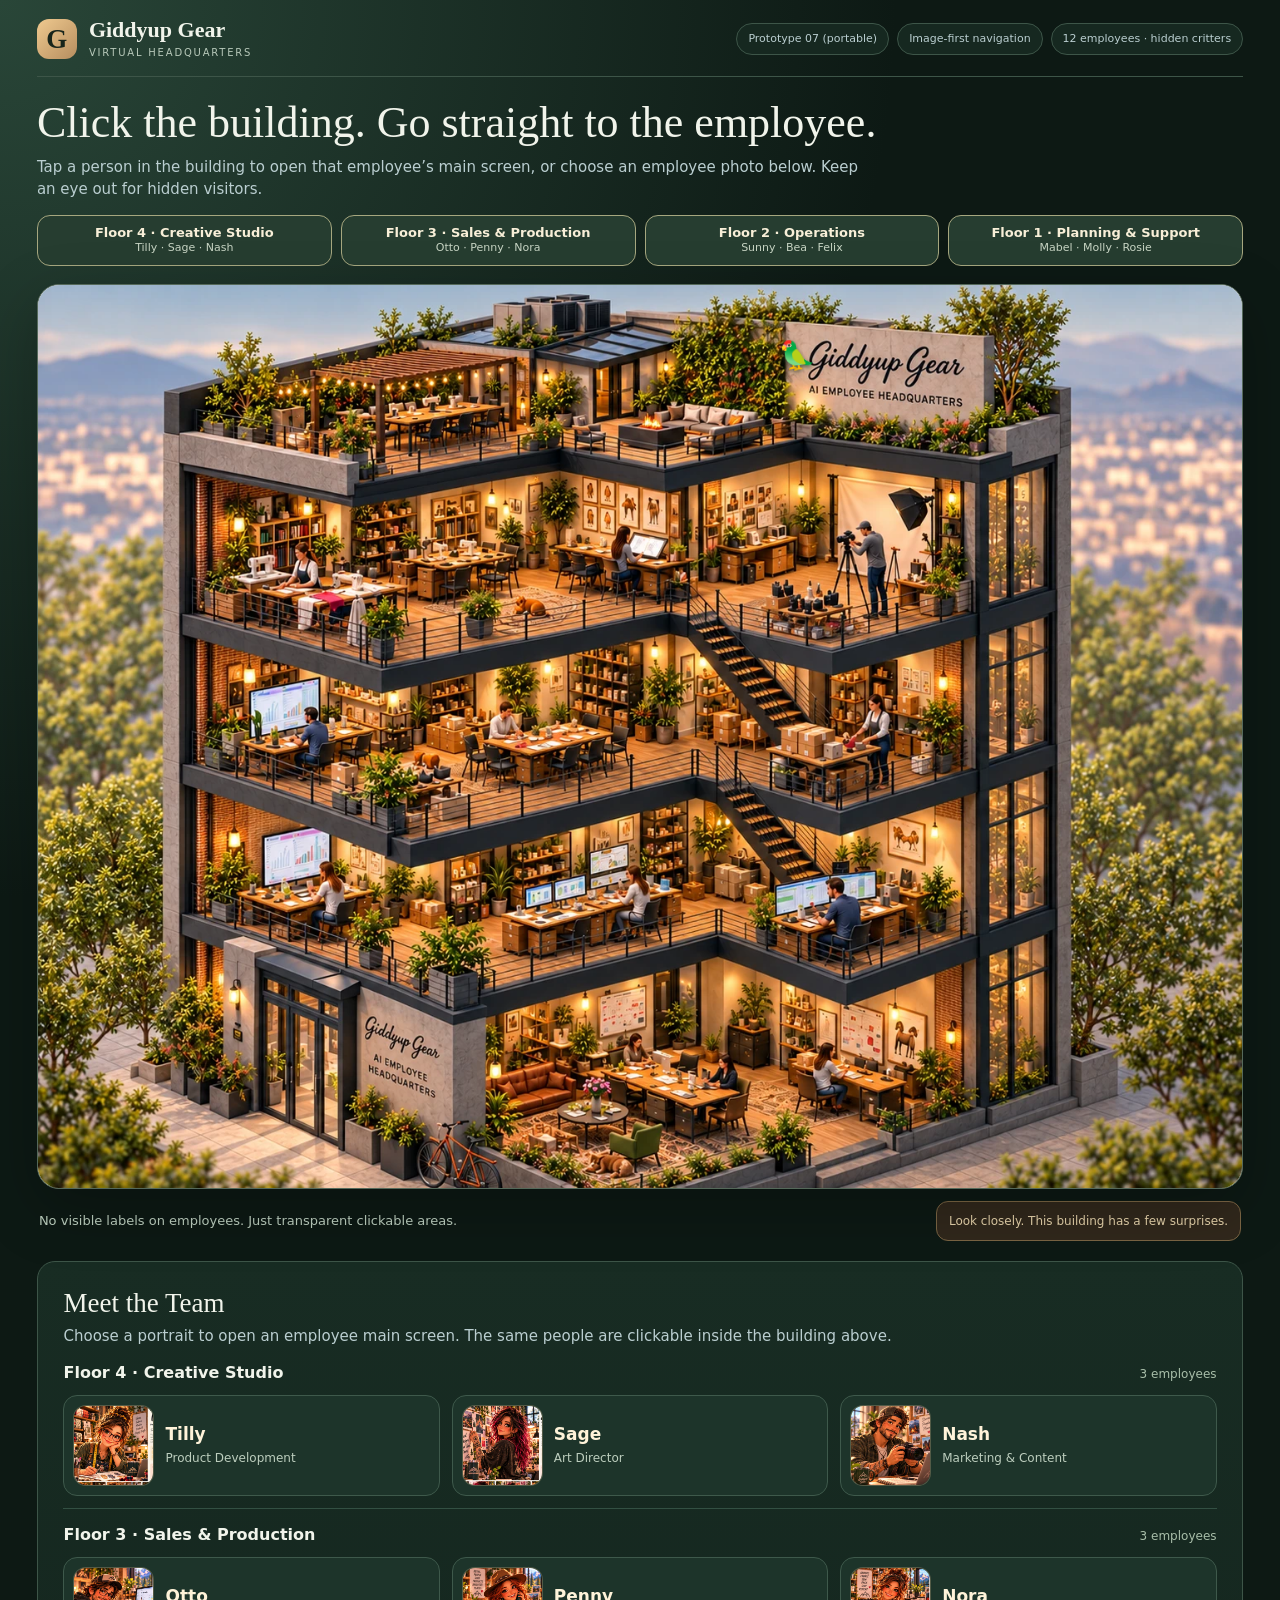
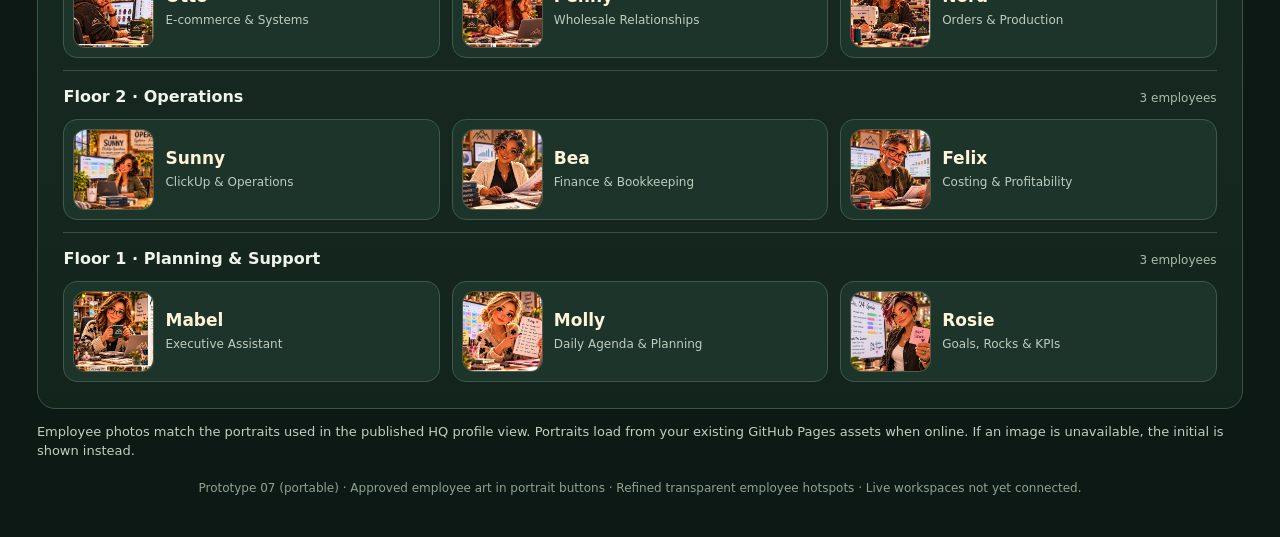
==== commit 150d61c9: "Show clickable rooftop parrot Easter egg in staging without changing building artwork" ====
--- a/preview/v07/index.html
+++ b/preview/v07/index.html
@@ -128,12 +128,18 @@
 .hq-quick-access .hq-team-shortcut small{color:#314737}
 #hq-team,#hq-floor-4,#hq-floor-3,#hq-floor-2,#hq-floor-1{scroll-margin-top:16px}
 @media(max-width:700px){.hq-quick-access{grid-template-columns:repeat(2,minmax(0,1fr));gap:8px;margin:12px 0}.hq-quick-access a{min-height:52px;font-size:12px;padding:9px 6px}.hq-quick-access a small{font-size:10px}.intro{margin-top:14px}}
+</style><style id="visible-rooftop-parrot-v11">
+/* Decorative rooftop discovery uses existing parrot reward and scales with the building. */
+.building-shell .rooftop-parrot{display:grid;place-items:center;width:clamp(32px,3.4vw,46px);height:clamp(32px,3.4vw,46px);z-index:7;text-decoration:none;cursor:pointer}
+.building-shell .rooftop-parrot span{font-size:clamp(19px,2.2vw,29px);line-height:1;filter:drop-shadow(0 2px 2px #173322b0);transform:rotate(-8deg);pointer-events:none}
+.building-shell .rooftop-parrot:hover,.building-shell .rooftop-parrot:focus-visible{background:#f7e5b35c;outline:2px solid #ffe0a7;outline-offset:1px}
+@media(max-width:700px){.building-shell .rooftop-parrot{width:40px;height:40px}.building-shell .rooftop-parrot span{font-size:23px}}
 </style></head><body><div id="hq-home" style="position:absolute;top:0"></div><div class="wrap"><header class="mast"><div class="brand"><span class="monogram">G</span><span><strong>Giddyup Gear</strong><small>Virtual Headquarters</small></span></div><div class="meta"><span class="pill">Prototype 07 (portable)</span><span class="pill">Image-first navigation</span><span class="pill">12 employees · hidden critters</span></div></header><section class="intro"><h1>Click the building. Go straight to the employee.</h1><p>Tap a person in the building to open that employee’s main screen, or choose an employee photo below. Keep an eye out for hidden visitors.</p></section><nav class="hq-quick-access" id="hq-quick-access-v10" aria-label="Quick access to headquarters floors and team">
 <a href="#hq-floor-4"><span>Floor 4 · Creative Studio<small>Tilly · Sage · Nash</small></span></a>
 <a href="#hq-floor-3"><span>Floor 3 · Sales &amp; Production<small>Otto · Penny · Nora</small></span></a>
 <a href="#hq-floor-2"><span>Floor 2 · Operations<small>Sunny · Bea · Felix</small></span></a>
 <a href="#hq-floor-1"><span>Floor 1 · Planning &amp; Support<small>Mabel · Molly · Rosie</small></span></a>
-</nav><main><div class="building-shell"><img alt="Giddyup Gear Virtual Headquarters, a four-story cutaway building with twelve tiny employees working inside." class="building-img" src="[data-uri]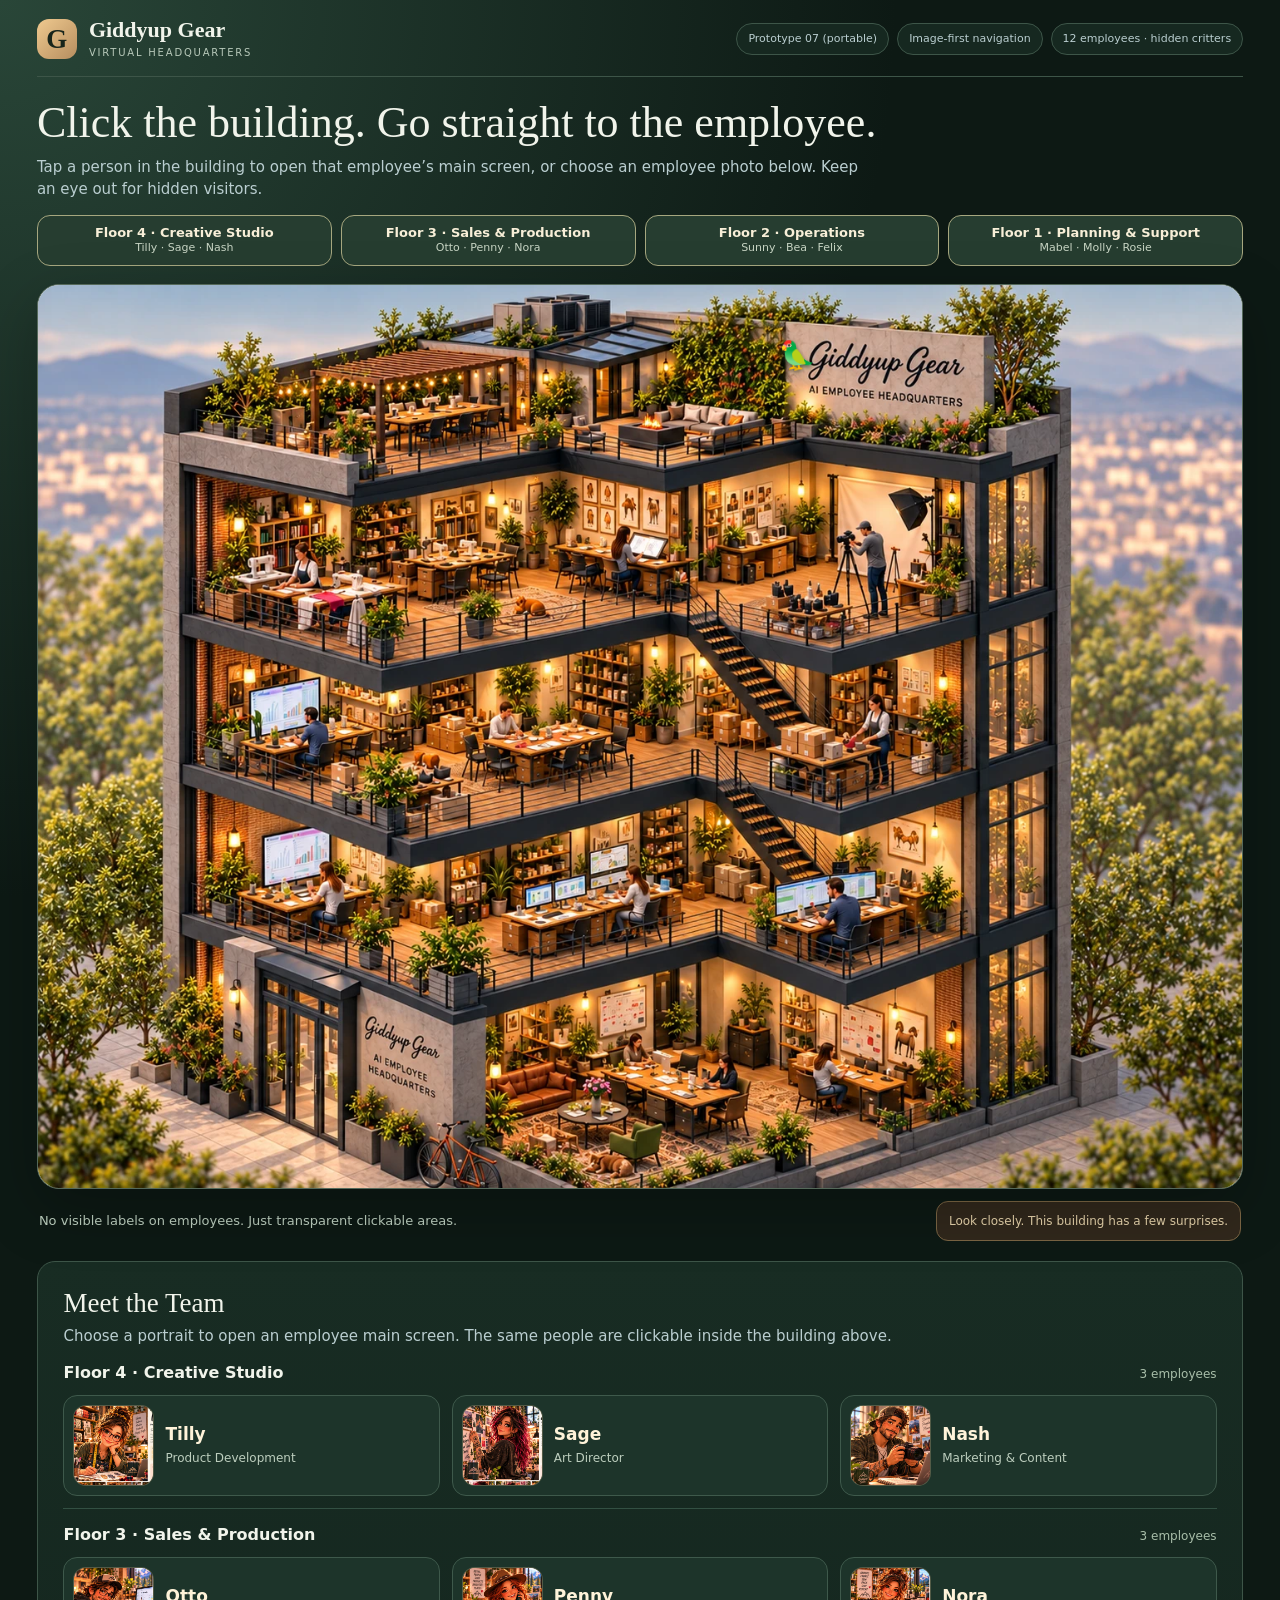
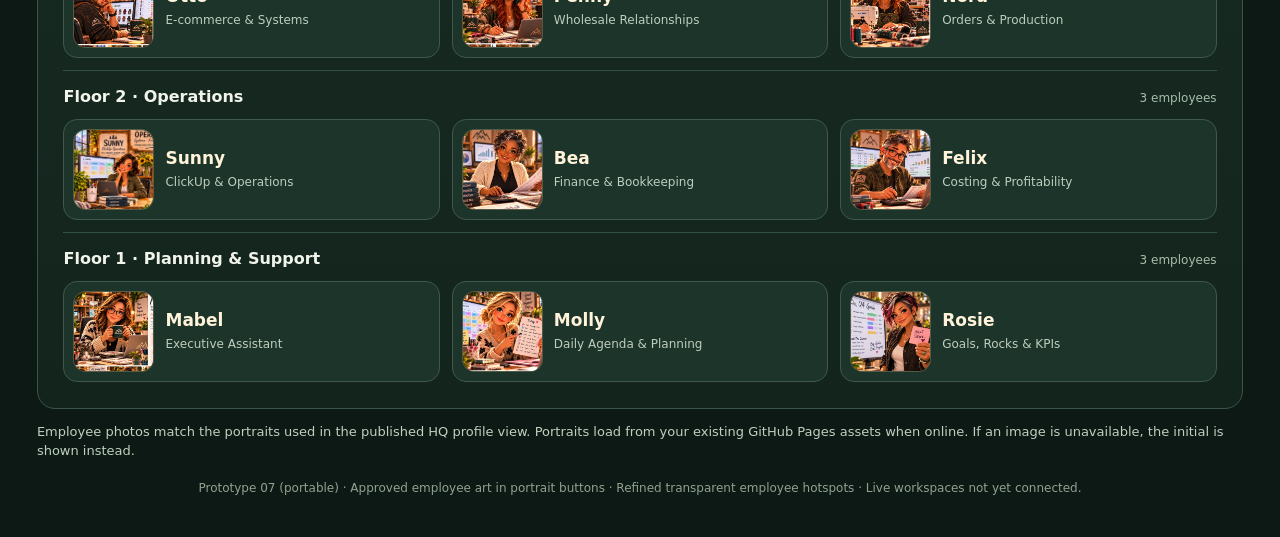
